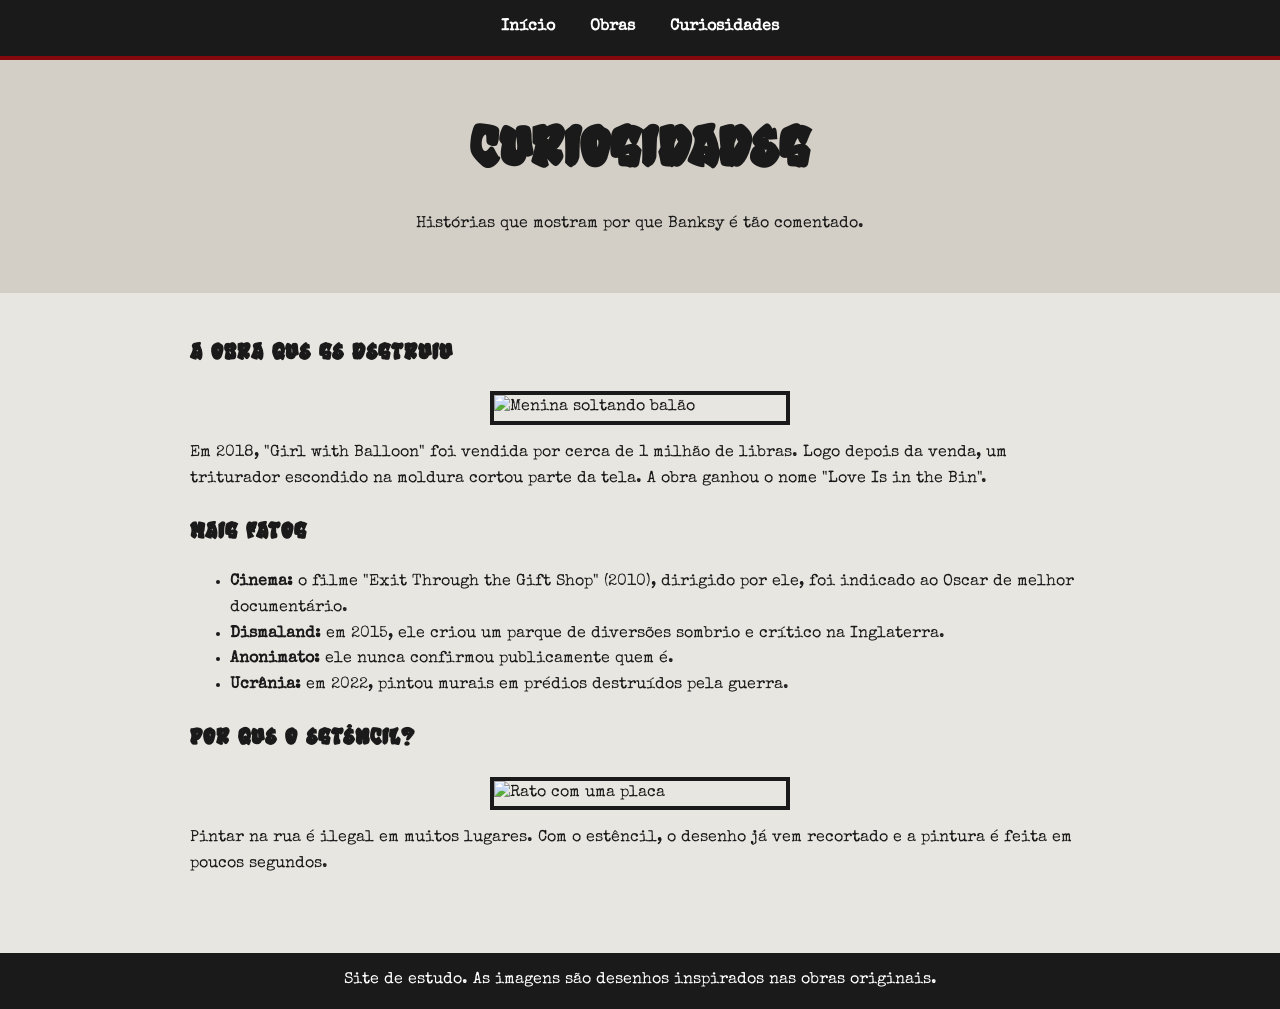
==== curiosidades.html @ 6a2fde24 "v1" ====
<!DOCTYPE html>
<html lang="pt-BR">
<head>
  <meta charset="UTF-8">
  <meta name="viewport" content="width=device-width, initial-scale=1">
  <title>Curiosidades - Banksy</title>
  <link rel="stylesheet" href="style.css">
</head>
<body>

  <div class="menu">
    <a href="index.html">Início</a>
    <a href="obras.html">Obras</a>
    <a href="curiosidades.html">Curiosidades</a>
  </div>

  <div class="titulo">
    <h1>Curiosidades</h1>
    <p>Histórias que mostram por que Banksy é tão comentado.</p>
  </div>

  <div class="conteudo">

    <h2>A obra que se destruiu</h2>
    <img src="img/menina-balao.svg" alt="Menina soltando balão">
    <p>
      Em 2018, "Girl with Balloon" foi vendida por cerca de 1 milhão de libras.
      Logo depois da venda, um triturador escondido na moldura cortou parte
      da tela. A obra ganhou o nome "Love Is in the Bin".
    </p>

    <h2>Mais fatos</h2>
    <ul>
      <li>
        <strong>Cinema:</strong> o filme "Exit Through the Gift Shop" (2010),
        dirigido por ele, foi indicado ao Oscar de melhor documentário.
      </li>
      <li>
        <strong>Dismaland:</strong> em 2015, ele criou um parque de diversões
        sombrio e crítico na Inglaterra.
      </li>
      <li>
        <strong>Anonimato:</strong> ele nunca confirmou publicamente quem é.
      </li>
      <li>
        <strong>Ucrânia:</strong> em 2022, pintou murais em prédios
        destruídos pela guerra.
      </li>
    </ul>

    <h2>Por que o estêncil?</h2>
    <img src="img/rato.svg" alt="Rato com uma placa">
    <p>
      Pintar na rua é ilegal em muitos lugares. Com o estêncil, o desenho
      já vem recortado e a pintura é feita em poucos segundos.
    </p>

  </div>

  <div class="rodape">
    Site de estudo. As imagens são desenhos inspirados nas obras originais.
  </div>

</body>
</html>
---- style.css ----
@import url('https://fonts.googleapis.com/css2?family=Special+Elite&display=swap');

@font-face {
  font-family: 'Grafite';
  src: url('fonts/Grafite.otf') format('opentype');
  font-display: swap;
}

body {
  font-family: 'Special Elite', 'Courier New', monospace;
  background-color: #e8e6e1;   
  color: #1a1a1a;
  margin: 0;                   
  line-height: 1.6;
}


h1, h2, h3 {
  font-family: 'Grafite', Impact, sans-serif;
  letter-spacing: 1px;
}


.menu {
  background-color: #1a1a1a;
  border-bottom: 4px solid #85080c;  
  padding: 15px;
  text-align: center;
}

.menu a {
  color: white;
  text-decoration: none;  
  font-weight: bold;
  margin: 0 15px;
}

.menu a:hover {
  color: #85080c;         }


.conteudo {
  max-width: 900px;       
  margin: 0 auto;         
  padding: 20px;
}


.titulo {
  background-color: #d3cfc6;
  text-align: center;
  padding: 40px 20px;
}

.titulo h1 {
  font-size: 60px;
  margin: 0;
}


img {
  display: block;
  width: 100%;
  max-width: 300px;
  margin: 0 auto;
  border: 4px solid #1a1a1a;
  box-sizing: border-box;
}


.caixas {
  display: flex;         
  flex-wrap: wrap;         
  justify-content: center;
  gap: 20px;
}

.caixa {
  background-color: white;
  border: 3px solid #1a1a1a;
  padding: 15px;
  width: 260px;
  box-sizing: border-box;
  text-align: center;
}


table {
  width: 100%;
  border-collapse: collapse;   
  background-color: white;
}

th, td {
  border: 1px solid #1a1a1a;
  padding: 10px;
  text-align: left;
}

th {
  background-color: #1a1a1a;
  color: white;
}


.rodape {
  background-color: #1a1a1a;
  color: white;
  text-align: center;
  padding: 15px;
  margin-top: 40px;
}
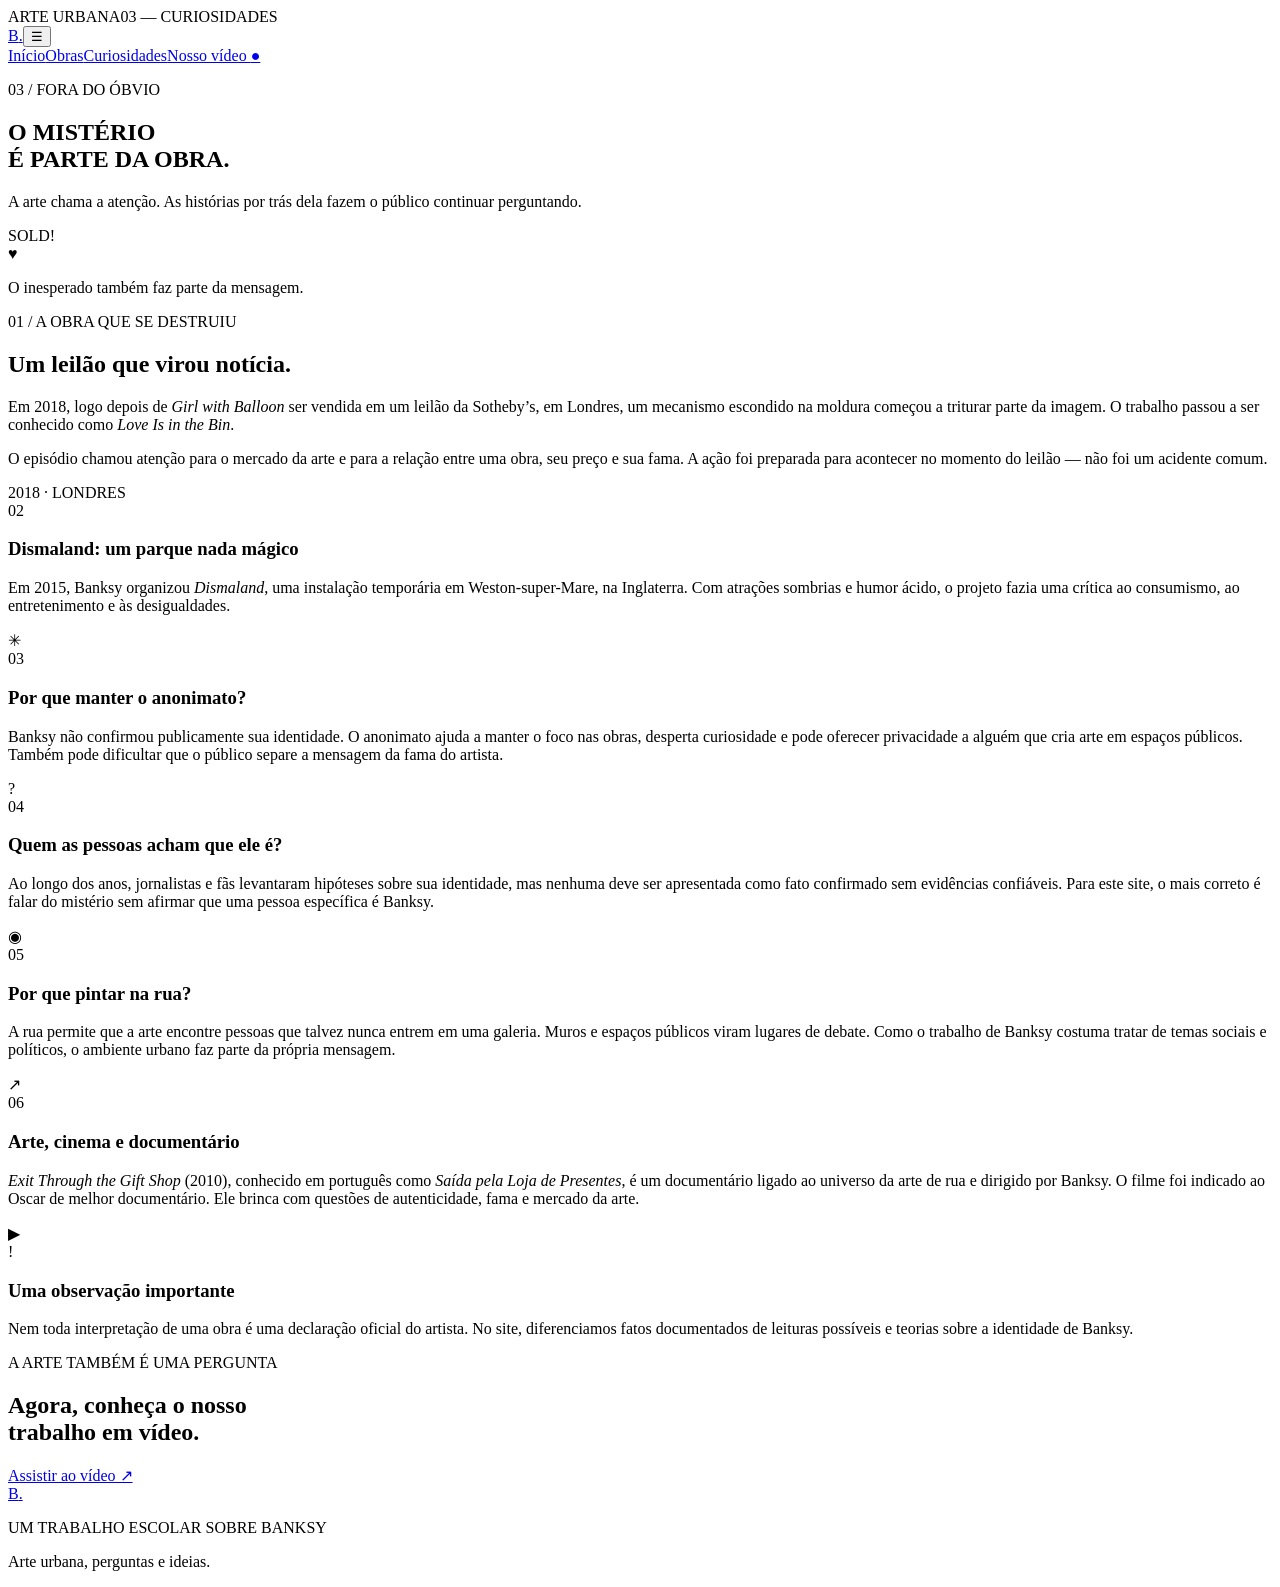
==== commit 1122c71a: "Revise HTML structure and add meta tags Updated meta tags and improved structure for better SEO and " ====
--- a/curiosidades.html
+++ b/curiosidades.html
@@ -1,65 +1,38 @@
 <!DOCTYPE html>
 <html lang="pt-BR">
 <head>
-  <meta charset="UTF-8">
-  <meta name="viewport" content="width=device-width, initial-scale=1">
-  <title>Curiosidades - Banksy</title>
-  <link rel="stylesheet" href="style.css">
+  <meta charset="UTF-8"><meta name="viewport" content="width=device-width, initial-scale=1.0">
+  <meta name="description" content="Curiosidades sobre Banksy, o anonimato, a obra que se autodestruiu e Dismaland.">
+  <title>Curiosidades — BANKSY</title>
+  <link rel="preconnect" href="https://fonts.googleapis.com"><link rel="preconnect" href="https://fonts.gstatic.com" crossorigin>
+  <link href="https://fonts.googleapis.com/css2?family=Permanent+Marker&family=DM+Sans:wght@400;500;600;700;800&family=Special+Elite&display=swap" rel="stylesheet">
+  <link rel="stylesheet" href="css/style.css"><script src="js/main.js" defer></script>
 </head>
 <body>
-
-  <div class="menu">
-    <a href="index.html">Início</a>
-    <a href="obras.html">Obras</a>
-    <a href="curiosidades.html">Curiosidades</a>
-  </div>
-
-  <div class="titulo">
-    <h1>Curiosidades</h1>
-    <p>Histórias que mostram por que Banksy é tão comentado.</p>
-  </div>
-
-  <div class="conteudo">
-
-    <h2>A obra que se destruiu</h2>
-    <img src="img/menina-balao.svg" alt="Menina soltando balão">
-    <p>
-      Em 2018, "Girl with Balloon" foi vendida por cerca de 1 milhão de libras.
-      Logo depois da venda, um triturador escondido na moldura cortou parte
-      da tela. A obra ganhou o nome "Love Is in the Bin".
-    </p>
-
-    <h2>Mais fatos</h2>
-    <ul>
-      <li>
-        <strong>Cinema:</strong> o filme "Exit Through the Gift Shop" (2010),
-        dirigido por ele, foi indicado ao Oscar de melhor documentário.
-      </li>
-      <li>
-        <strong>Dismaland:</strong> em 2015, ele criou um parque de diversões
-        sombrio e crítico na Inglaterra.
-      </li>
-      <li>
-        <strong>Anonimato:</strong> ele nunca confirmou publicamente quem é.
-      </li>
-      <li>
-        <strong>Ucrânia:</strong> em 2022, pintou murais em prédios
-        destruídos pela guerra.
-      </li>
-    </ul>
-
-    <h2>Por que o estêncil?</h2>
-    <img src="img/rato.svg" alt="Rato com uma placa">
-    <p>
-      Pintar na rua é ilegal em muitos lugares. Com o estêncil, o desenho
-      já vem recortado e a pintura é feita em poucos segundos.
-    </p>
-
-  </div>
-
-  <div class="rodape">
-    Site de estudo. As imagens são desenhos inspirados nas obras originais.
-  </div>
-
+  <div class="top-strip"><span>ARTE URBANA</span><span>03 — CURIOSIDADES</span></div>
+  <header class="site-header"><a class="brand" href="index.html">B<span>.</span></a><button class="menu-toggle" aria-label="Abrir menu" aria-expanded="false">☰</button>
+    <nav class="nav-links" aria-label="Menu principal"><a href="index.html">Início</a><a href="obras.html">Obras</a><a class="active" href="curiosidades.html">Curiosidades</a><a href="video.html">Nosso vídeo <span class="nav-dot">●</span></a></nav>
+  </header>
+  <main>
+    <section class="page-hero section-wrap">
+      <p class="eyebrow"><span class="red-line"></span> 03 / FORA DO ÓBVIO</p>
+      <h1>O MISTÉRIO<br><span>É PARTE DA OBRA.</span></h1>
+      <p class="page-lead">A arte chama a atenção. As histórias por trás dela fazem o público continuar perguntando.</p>
+    </section>
+    <section class="curiosity-feature section-wrap reveal">
+      <div class="shred-art"><div class="auction-label">SOLD!</div><div class="shred-frame"><div class="shred-heart">♥</div><div class="shred-girl"></div><div class="paper-strip"></div><div class="paper-strip"></div><div class="paper-strip"></div></div><p class="art-caption">O inesperado também faz parte da mensagem.</p></div>
+      <div class="curiosity-copy"><p class="eyebrow">01 / A OBRA QUE SE DESTRUIU</p><h2>Um leilão que virou notícia.</h2><p>Em 2018, logo depois de <em>Girl with Balloon</em> ser vendida em um leilão da Sotheby’s, em Londres, um mecanismo escondido na moldura começou a triturar parte da imagem. O trabalho passou a ser conhecido como <em>Love Is in the Bin</em>.</p><p>O episódio chamou atenção para o mercado da arte e para a relação entre uma obra, seu preço e sua fama. A ação foi preparada para acontecer no momento do leilão — não foi um acidente comum.</p><span class="tag">2018 · LONDRES</span></div>
+    </section>
+    <section class="curiosity-list section-wrap reveal">
+      <article class="curiosity-card"><span class="curiosity-number">02</span><div><h3>Dismaland: um parque nada mágico</h3><p>Em 2015, Banksy organizou <em>Dismaland</em>, uma instalação temporária em Weston-super-Mare, na Inglaterra. Com atrações sombrias e humor ácido, o projeto fazia uma crítica ao consumismo, ao entretenimento e às desigualdades.</p></div><span class="curiosity-symbol">✳</span></article>
+      <article class="curiosity-card"><span class="curiosity-number">03</span><div><h3>Por que manter o anonimato?</h3><p>Banksy não confirmou publicamente sua identidade. O anonimato ajuda a manter o foco nas obras, desperta curiosidade e pode oferecer privacidade a alguém que cria arte em espaços públicos. Também pode dificultar que o público separe a mensagem da fama do artista.</p></div><span class="curiosity-symbol">?</span></article>
+      <article class="curiosity-card"><span class="curiosity-number">04</span><div><h3>Quem as pessoas acham que ele é?</h3><p>Ao longo dos anos, jornalistas e fãs levantaram hipóteses sobre sua identidade, mas nenhuma deve ser apresentada como fato confirmado sem evidências confiáveis. Para este site, o mais correto é falar do mistério sem afirmar que uma pessoa específica é Banksy.</p></div><span class="curiosity-symbol">◉</span></article>
+      <article class="curiosity-card"><span class="curiosity-number">05</span><div><h3>Por que pintar na rua?</h3><p>A rua permite que a arte encontre pessoas que talvez nunca entrem em uma galeria. Muros e espaços públicos viram lugares de debate. Como o trabalho de Banksy costuma tratar de temas sociais e políticos, o ambiente urbano faz parte da própria mensagem.</p></div><span class="curiosity-symbol">↗</span></article>
+      <article class="curiosity-card"><span class="curiosity-number">06</span><div><h3>Arte, cinema e documentário</h3><p><em>Exit Through the Gift Shop</em> (2010), conhecido em português como <em>Saída pela Loja de Presentes</em>, é um documentário ligado ao universo da arte de rua e dirigido por Banksy. O filme foi indicado ao Oscar de melhor documentário. Ele brinca com questões de autenticidade, fama e mercado da arte.</p></div><span class="curiosity-symbol">▶</span></article>
+    </section>
+    <section class="fact-warning section-wrap reveal"><span class="warning-mark">!</span><div><h3>Uma observação importante</h3><p>Nem toda interpretação de uma obra é uma declaração oficial do artista. No site, diferenciamos fatos documentados de leituras possíveis e teorias sobre a identidade de Banksy.</p></div></section>
+    <section class="bottom-cta"><p class="eyebrow">A ARTE TAMBÉM É UMA PERGUNTA</p><h2>Agora, conheça o nosso<br>trabalho em vídeo.</h2><a class="button button-dark" href="video.html">Assistir ao vídeo ↗</a></section>
+  </main>
+  <footer class="site-footer"><a class="brand footer-brand" href="index.html">B<span>.</span></a><p>UM TRABALHO ESCOLAR SOBRE BANKSY</p><p>Arte urbana, perguntas e ideias.</p></footer>
 </body>
 </html>
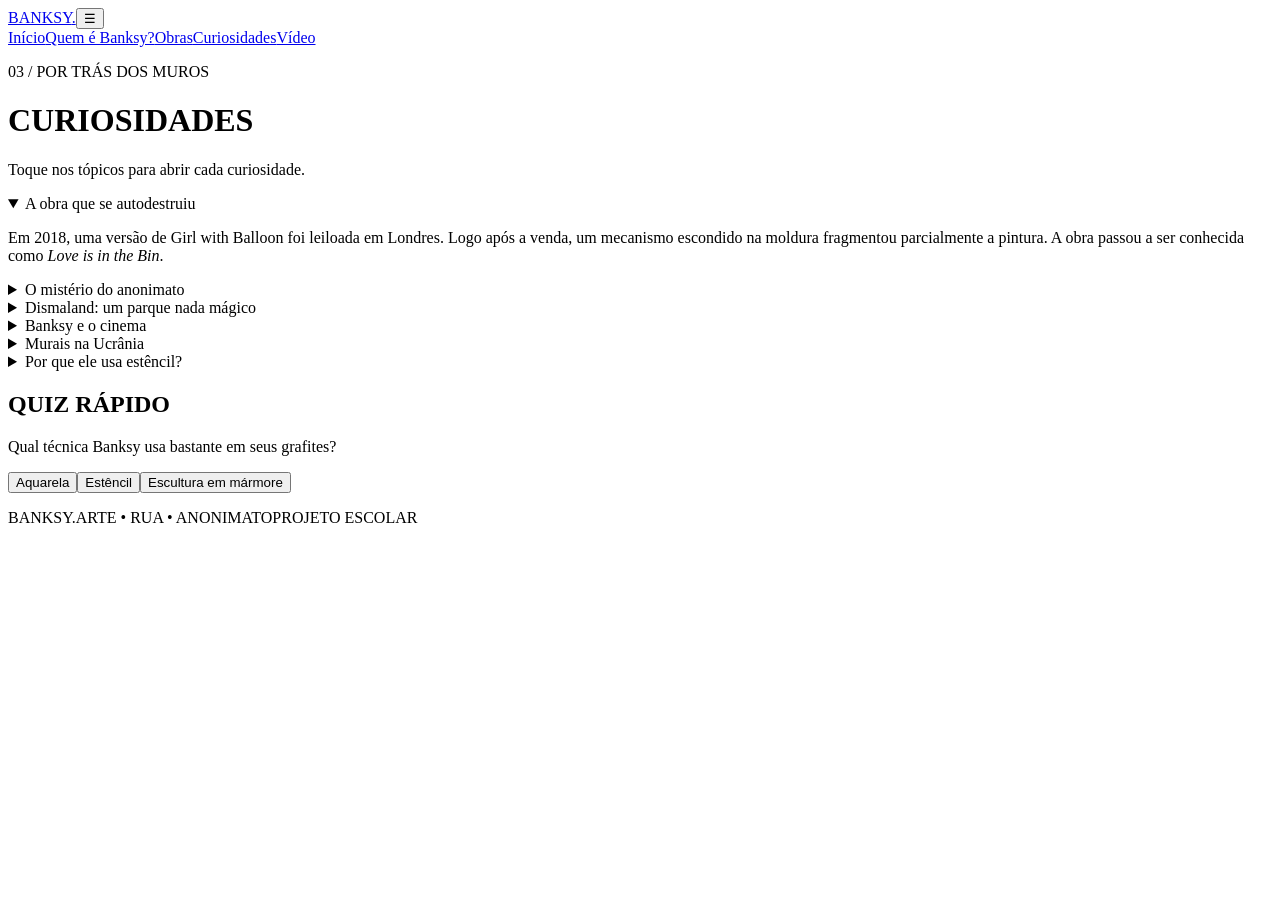
==== commit 18896151: "Revise curiosidades.html for improved layout and content Refactor HTML structure and update content " ====
--- a/curiosidades.html
+++ b/curiosidades.html
@@ -1,38 +1,14 @@
 <!DOCTYPE html>
-<html lang="pt-BR">
-<head>
-  <meta charset="UTF-8"><meta name="viewport" content="width=device-width, initial-scale=1.0">
-  <meta name="description" content="Curiosidades sobre Banksy, o anonimato, a obra que se autodestruiu e Dismaland.">
-  <title>Curiosidades — BANKSY</title>
-  <link rel="preconnect" href="https://fonts.googleapis.com"><link rel="preconnect" href="https://fonts.gstatic.com" crossorigin>
-  <link href="https://fonts.googleapis.com/css2?family=Permanent+Marker&family=DM+Sans:wght@400;500;600;700;800&family=Special+Elite&display=swap" rel="stylesheet">
-  <link rel="stylesheet" href="css/style.css"><script src="js/main.js" defer></script>
-</head>
-<body>
-  <div class="top-strip"><span>ARTE URBANA</span><span>03 — CURIOSIDADES</span></div>
-  <header class="site-header"><a class="brand" href="index.html">B<span>.</span></a><button class="menu-toggle" aria-label="Abrir menu" aria-expanded="false">☰</button>
-    <nav class="nav-links" aria-label="Menu principal"><a href="index.html">Início</a><a href="obras.html">Obras</a><a class="active" href="curiosidades.html">Curiosidades</a><a href="video.html">Nosso vídeo <span class="nav-dot">●</span></a></nav>
-  </header>
-  <main>
-    <section class="page-hero section-wrap">
-      <p class="eyebrow"><span class="red-line"></span> 03 / FORA DO ÓBVIO</p>
-      <h1>O MISTÉRIO<br><span>É PARTE DA OBRA.</span></h1>
-      <p class="page-lead">A arte chama a atenção. As histórias por trás dela fazem o público continuar perguntando.</p>
-    </section>
-    <section class="curiosity-feature section-wrap reveal">
-      <div class="shred-art"><div class="auction-label">SOLD!</div><div class="shred-frame"><div class="shred-heart">♥</div><div class="shred-girl"></div><div class="paper-strip"></div><div class="paper-strip"></div><div class="paper-strip"></div></div><p class="art-caption">O inesperado também faz parte da mensagem.</p></div>
-      <div class="curiosity-copy"><p class="eyebrow">01 / A OBRA QUE SE DESTRUIU</p><h2>Um leilão que virou notícia.</h2><p>Em 2018, logo depois de <em>Girl with Balloon</em> ser vendida em um leilão da Sotheby’s, em Londres, um mecanismo escondido na moldura começou a triturar parte da imagem. O trabalho passou a ser conhecido como <em>Love Is in the Bin</em>.</p><p>O episódio chamou atenção para o mercado da arte e para a relação entre uma obra, seu preço e sua fama. A ação foi preparada para acontecer no momento do leilão — não foi um acidente comum.</p><span class="tag">2018 · LONDRES</span></div>
-    </section>
-    <section class="curiosity-list section-wrap reveal">
-      <article class="curiosity-card"><span class="curiosity-number">02</span><div><h3>Dismaland: um parque nada mágico</h3><p>Em 2015, Banksy organizou <em>Dismaland</em>, uma instalação temporária em Weston-super-Mare, na Inglaterra. Com atrações sombrias e humor ácido, o projeto fazia uma crítica ao consumismo, ao entretenimento e às desigualdades.</p></div><span class="curiosity-symbol">✳</span></article>
-      <article class="curiosity-card"><span class="curiosity-number">03</span><div><h3>Por que manter o anonimato?</h3><p>Banksy não confirmou publicamente sua identidade. O anonimato ajuda a manter o foco nas obras, desperta curiosidade e pode oferecer privacidade a alguém que cria arte em espaços públicos. Também pode dificultar que o público separe a mensagem da fama do artista.</p></div><span class="curiosity-symbol">?</span></article>
-      <article class="curiosity-card"><span class="curiosity-number">04</span><div><h3>Quem as pessoas acham que ele é?</h3><p>Ao longo dos anos, jornalistas e fãs levantaram hipóteses sobre sua identidade, mas nenhuma deve ser apresentada como fato confirmado sem evidências confiáveis. Para este site, o mais correto é falar do mistério sem afirmar que uma pessoa específica é Banksy.</p></div><span class="curiosity-symbol">◉</span></article>
-      <article class="curiosity-card"><span class="curiosity-number">05</span><div><h3>Por que pintar na rua?</h3><p>A rua permite que a arte encontre pessoas que talvez nunca entrem em uma galeria. Muros e espaços públicos viram lugares de debate. Como o trabalho de Banksy costuma tratar de temas sociais e políticos, o ambiente urbano faz parte da própria mensagem.</p></div><span class="curiosity-symbol">↗</span></article>
-      <article class="curiosity-card"><span class="curiosity-number">06</span><div><h3>Arte, cinema e documentário</h3><p><em>Exit Through the Gift Shop</em> (2010), conhecido em português como <em>Saída pela Loja de Presentes</em>, é um documentário ligado ao universo da arte de rua e dirigido por Banksy. O filme foi indicado ao Oscar de melhor documentário. Ele brinca com questões de autenticidade, fama e mercado da arte.</p></div><span class="curiosity-symbol">▶</span></article>
-    </section>
-    <section class="fact-warning section-wrap reveal"><span class="warning-mark">!</span><div><h3>Uma observação importante</h3><p>Nem toda interpretação de uma obra é uma declaração oficial do artista. No site, diferenciamos fatos documentados de leituras possíveis e teorias sobre a identidade de Banksy.</p></div></section>
-    <section class="bottom-cta"><p class="eyebrow">A ARTE TAMBÉM É UMA PERGUNTA</p><h2>Agora, conheça o nosso<br>trabalho em vídeo.</h2><a class="button button-dark" href="video.html">Assistir ao vídeo ↗</a></section>
-  </main>
-  <footer class="site-footer"><a class="brand footer-brand" href="index.html">B<span>.</span></a><p>UM TRABALHO ESCOLAR SOBRE BANKSY</p><p>Arte urbana, perguntas e ideias.</p></footer>
-</body>
-</html>
+<html lang="pt-BR"><head><meta charset="UTF-8"><meta name="viewport" content="width=device-width, initial-scale=1"><title>Curiosidades — Banksy</title><link rel="stylesheet" href="css/style.css"><script src="js/script.js" defer></script></head>
+<body><header class="site-header"><a class="brand" href="index.html">BANKSY<span>.</span></a><button class="menu-toggle" aria-label="Abrir menu" aria-expanded="false">☰</button><nav class="nav"><a href="index.html">Início</a><a href="quem.html">Quem é Banksy?</a><a href="obras.html">Obras</a><a class="active" href="curiosidades.html">Curiosidades</a><a href="video.html">Vídeo</a></nav></header>
+<main class="inner-page"><div class="page-heading"><p class="eyebrow">03 / POR TRÁS DOS MUROS</p><h1>CURIO<span class="red-word">SIDADES</span></h1><p class="intro">Toque nos tópicos para abrir cada curiosidade.</p></div>
+<div class="accordion">
+<details open><summary>A obra que se autodestruiu</summary><p>Em 2018, uma versão de Girl with Balloon foi leiloada em Londres. Logo após a venda, um mecanismo escondido na moldura fragmentou parcialmente a pintura. A obra passou a ser conhecida como <em>Love is in the Bin</em>.</p></details>
+<details><summary>O mistério do anonimato</summary><p>Banksy mantém sua identidade privada. Algumas investigações e especulações apontaram possíveis nomes, incluindo Robin Gunningham, mas não existe confirmação pública oficial do artista sobre sua identidade.</p></details>
+<details><summary>Dismaland: um parque nada mágico</summary><p>Em 2015, Banksy criou Dismaland, um parque artístico temporário na Inglaterra. Era uma versão sombria dos parques de diversão, com críticas ao consumismo, à política e às desigualdades.</p></details>
+<details><summary>Banksy e o cinema</summary><p>Ele dirigiu o documentário <em>Exit Through the Gift Shop</em> (2010), que acompanha o universo da arte de rua e questiona a relação entre arte, fama e mercado.</p></details>
+<details><summary>Murais na Ucrânia</summary><p>Em 2022, Banksy confirmou obras em locais da Ucrânia afetados pela guerra. Os murais retratavam cenas humanas e cotidianas, trazendo mensagens de resistência e esperança.</p></details>
+<details><summary>Por que ele usa estêncil?</summary><p>O estêncil usa moldes recortados para formar imagens. Essa técnica permite criar grafites rapidamente e produz silhuetas de alto contraste, que combinam com a linguagem visual de Banksy.</p></details>
+</div>
+<div class="interactive-panel"><h2>QUIZ RÁPIDO</h2><p>Qual técnica Banksy usa bastante em seus grafites?</p><div class="quiz-options"><button data-answer="wrong">Aquarela</button><button data-answer="correct">Estêncil</button><button data-answer="wrong">Escultura em mármore</button></div><p class="reveal" id="quizResult" aria-live="polite"></p></div>
+</main><footer><span>BANKSY<span class="red-word">.</span></span><span>ARTE • RUA • ANONIMATO</span><span>PROJETO ESCOLAR</span></footer></body></html>
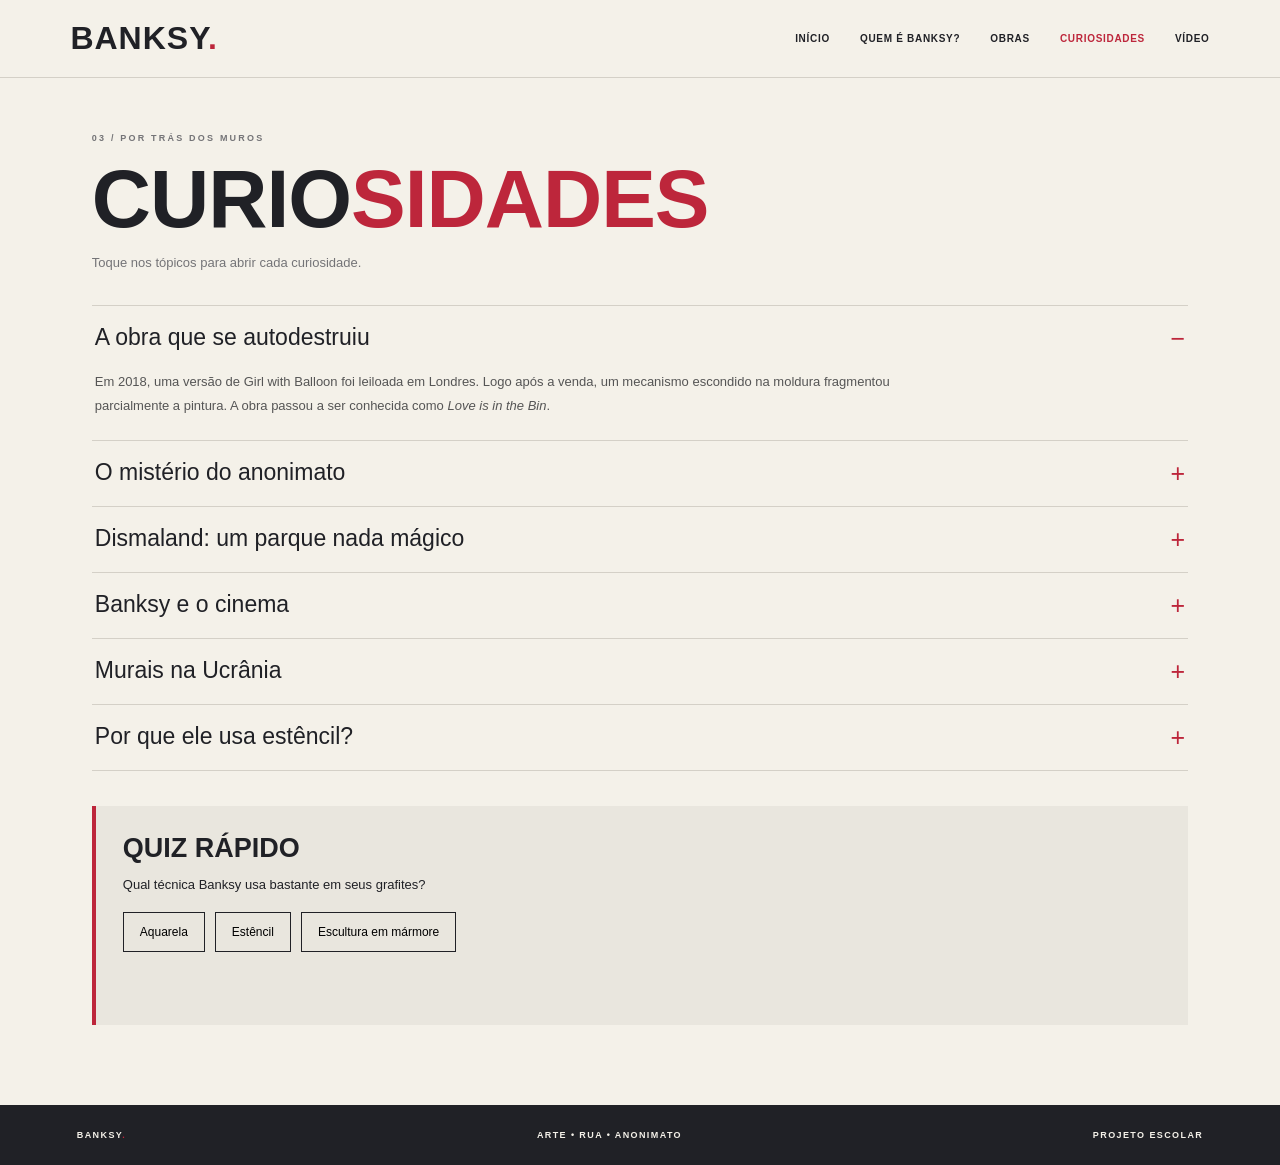
==== commit 7e817c4e: "Fix HTML syntax and structure in curiosidades.html" ====
--- a/curiosidades.html
+++ b/curiosidades.html
@@ -1,5 +1,5 @@
 <!DOCTYPE html>
-<html lang="pt-BR"><head><meta charset="UTF-8"><meta name="viewport" content="width=device-width, initial-scale=1"><title>Curiosidades — Banksy</title><link rel="stylesheet" href="css/style.css"><script src="js/script.js" defer></script></head>
+<html lang="pt-BR"><head><meta charset="UTF-8"><meta name="viewport" content="width=device-width, initial-scale=1"><title>Curiosidades — Banksy</title><link rel="stylesheet" href="style.css"><script src="script.js" defer></script></head>
 <body><header class="site-header"><a class="brand" href="index.html">BANKSY<span>.</span></a><button class="menu-toggle" aria-label="Abrir menu" aria-expanded="false">☰</button><nav class="nav"><a href="index.html">Início</a><a href="quem.html">Quem é Banksy?</a><a href="obras.html">Obras</a><a class="active" href="curiosidades.html">Curiosidades</a><a href="video.html">Vídeo</a></nav></header>
 <main class="inner-page"><div class="page-heading"><p class="eyebrow">03 / POR TRÁS DOS MUROS</p><h1>CURIO<span class="red-word">SIDADES</span></h1><p class="intro">Toque nos tópicos para abrir cada curiosidade.</p></div>
 <div class="accordion">
--- a/style.css
+++ b/style.css
@@ -0,0 +1,29 @@
+@import url('https://fonts.googleapis.com/css2?family=Oswald:wght@400;500;600;700&family=Roboto:wght@400;500;700;900&display=swap');
+:root{--paper:#f4f1e9;--ink:#202126;--red:#bd263b;--muted:#747477;--line:#d4d0c7;--panel:#e9e6de}
+*{box-sizing:border-box;margin:0;padding:0}
+body{background:var(--paper);color:var(--ink);font-family:'Roboto',Arial,sans-serif;font-size:14px}
+a{color:inherit;text-decoration:none}
+.site-header{min-height:78px;padding:16px 5.5%;display:flex;align-items:center;justify-content:space-between;border-bottom:1px solid var(--line);background:var(--paper);position:sticky;top:0;z-index:10}
+.brand{font-family:'Oswald',Impact,sans-serif;font-weight:700;font-size:32px;letter-spacing:1px;color:var(--ink)}.brand span,.red-word{color:var(--red)}
+.nav{display:flex;gap:clamp(12px,2.4vw,30px);align-items:center}.nav a{font-size:10px;font-weight:900;letter-spacing:.7px;text-transform:uppercase;white-space:nowrap}.nav a:hover,.nav a.active{color:var(--red)}
+.menu-toggle{display:none;border:0;background:transparent;font-size:25px;cursor:pointer}
+.home-shell{min-height:calc(100vh - 78px);padding:55px 7% 45px;display:grid;grid-template-columns:1.05fr .95fr;align-items:center;gap:4vw}
+.eyebrow{font-size:9px;font-weight:900;letter-spacing:2.2px;color:var(--muted);text-transform:uppercase}
+.hero-copy h1{font-family:'Oswald','Arial Narrow',sans-serif;font-size:clamp(65px,8.5vw,116px);font-weight:700;line-height:.93;letter-spacing:-2px;margin:20px 0 25px}.hero-copy h1 .red-word{font-size:1.1em;letter-spacing:-3px}
+.hero-sub{font-size:15px;line-height:1.7;max-width:430px;color:#55565a}
+.quote-strip{margin-top:24px;background:#33343a;color:var(--paper);padding:13px 18px;max-width:430px;font-size:11px;line-height:1.6}
+.hero-actions{display:flex;flex-wrap:wrap;gap:12px;margin-top:24px}.outline-btn{display:inline-flex;padding:13px 18px;border:1px solid var(--ink);font-size:10px;font-weight:900;letter-spacing:.7px}.outline-btn:hover{background:var(--red);color:white;border-color:var(--red)}
+.hero-art{position:relative;min-height:400px;display:flex;align-items:center;justify-content:center}.hero-art img{max-width:100%;width:100%;height:470px;object-fit:contain;filter:grayscale(100%) contrast(1.05)}.balloon{position:absolute;top:12%;right:12%;font-size:68px;color:var(--red);transform:rotate(20deg);filter:drop-shadow(0 2px 1px #b8b1a6)}.art-caption{position:absolute;bottom:4%;right:0;font-family:'Oswald',sans-serif;font-size:12px;letter-spacing:2px;color:var(--red);transform:rotate(-90deg);transform-origin:right}
+.quick-links{display:grid;grid-template-columns:repeat(3,1fr);margin:0 7% 45px;border-top:1px solid var(--line);border-bottom:1px solid var(--line)}.quick-links a{display:flex;align-items:center;gap:18px;padding:20px 15px;border-right:1px solid var(--line)}.quick-links a:last-child{border:0}.quick-links span{font-size:10px;color:var(--red);font-weight:900}.quick-links strong{font-size:12px}.quick-links b{margin-left:auto;font-size:20px;font-weight:400}.quick-links a:hover{background:var(--panel)}
+.inner-page{max-width:1250px;margin:auto;padding:55px 6% 80px}.page-heading{margin-bottom:35px}.page-heading h1{font-family:'Oswald',Impact,sans-serif;font-size:clamp(48px,7vw,82px);line-height:1.05;margin:13px 0;letter-spacing:-1px}.intro{color:var(--muted);font-size:13px}
+.split-layout{display:grid;grid-template-columns:1.1fr .9fr;gap:40px;align-items:start}.text-column p{font-size:14px;line-height:1.9;color:#4f5054;margin-bottom:16px}.feature-image img{width:100%;height:350px;object-fit:cover;filter:grayscale(100%)}.feature-image figcaption{font-size:10px;color:var(--muted);margin-top:9px}
+.fact-row{display:grid;grid-template-columns:repeat(3,1fr);gap:10px;margin-top:28px}.fact-row div{border-top:3px solid var(--red);padding:13px;background:var(--panel)}.fact-row b{display:block;font-family:'Oswald',sans-serif;font-size:20px}.fact-row small{display:block;font-size:10px;color:var(--muted);line-height:1.5;margin-top:5px}
+.art-grid{display:grid;grid-template-columns:repeat(3,1fr);gap:20px}.art-card{background:var(--panel);cursor:pointer;transition:transform .25s,box-shadow .25s;outline-offset:4px}.art-card:hover,.art-card:focus{transform:translateY(-5px);box-shadow:0 9px 22px #00000012}.art-card img{width:100%;height:225px;object-fit:cover;filter:grayscale(65%);transition:filter .25s}.art-card:hover img{filter:grayscale(0)}.art-card>div{padding:17px}.art-card small{font-size:9px;letter-spacing:1px;font-weight:900;color:var(--red)}.art-card h2{font-family:'Oswald',sans-serif;font-size:25px;margin:7px 0}.art-card p{font-size:12px;line-height:1.7;color:#595a5d}.text-btn{margin-top:14px;border:0;background:transparent;color:var(--red);font-size:10px;font-weight:900;letter-spacing:1px;cursor:pointer}
+.table-heading{font-family:'Oswald',sans-serif;font-size:32px;margin:55px 0 20px}.table-wrap{overflow-x:auto}table{border-collapse:collapse;width:100%;min-width:620px}th{background:var(--ink);color:var(--paper);padding:14px;text-align:left;font-size:10px;letter-spacing:1px;text-transform:uppercase}td{padding:14px;border-bottom:1px solid var(--line);font-size:12px}td:first-child{color:var(--red);font-weight:900}tbody tr:hover{background:var(--panel)}
+.accordion{border-top:1px solid var(--line)}details{border-bottom:1px solid var(--line);padding:18px 3px}summary{font-family:'Oswald',sans-serif;font-size:23px;cursor:pointer;list-style:none;display:flex;justify-content:space-between}summary:after{content:'+';color:var(--red);font-family:Roboto,sans-serif;font-size:25px}details[open] summary:after{content:'−'}details p{max-width:850px;color:#555;line-height:1.85;padding:17px 0 4px;font-size:13px}
+.interactive-panel{margin-top:35px;padding:27px;background:var(--panel);border-left:4px solid var(--red)}.interactive-panel h2{font-family:'Oswald',sans-serif;font-size:27px;margin-bottom:9px}.interactive-panel p{font-size:13px;line-height:1.7;margin:10px 0}.red-btn,.upload-btn{display:inline-block;background:var(--red);color:white;border:0;padding:13px 18px;font-size:10px;font-weight:900;letter-spacing:1px;cursor:pointer}.reveal{font-weight:700;color:var(--red);min-height:20px}.quiz-options{display:flex;flex-wrap:wrap;gap:10px;margin:16px 0}.quiz-options button{padding:12px 16px;border:1px solid var(--ink);background:transparent;font-size:12px;cursor:pointer}.quiz-options button:hover{background:var(--ink);color:white}
+.video-intro{background:var(--panel);padding:35px}.video-intro h2{font-family:'Oswald',sans-serif;font-size:35px;margin-bottom:10px}.video-intro p{max-width:700px;line-height:1.8;color:#555;font-size:13px}.upload-btn{margin-top:18px}.small-note{font-size:10px!important;margin-top:12px}.video-player{margin-top:25px;background:#202126;aspect-ratio:16/9;display:flex;align-items:center;justify-content:center;color:#f4f1e9;font-family:'Oswald',sans-serif;letter-spacing:2px;font-size:14px;overflow:hidden}.video-player video{width:100%;height:100%;object-fit:contain}
+.modal{display:none;position:fixed;inset:0;background:#0009;z-index:30;align-items:center;justify-content:center;padding:20px}.modal.open{display:flex}.modal-content{background:var(--paper);max-width:520px;width:100%;padding:35px;position:relative;border-top:5px solid var(--red)}.modal-content h2{font-family:'Oswald',sans-serif;font-size:35px;margin:12px 0}.modal-content p:last-child{font-size:13px;line-height:1.8;color:#555}.modal-close{position:absolute;top:10px;right:15px;border:0;background:transparent;font-size:30px;cursor:pointer}
+footer{display:flex;justify-content:space-between;gap:18px;flex-wrap:wrap;padding:25px 6%;background:#202126;color:#f4f1e9;font-size:9px;font-weight:700;letter-spacing:1.4px}footer .red-word{color:var(--red)}
+@media(max-width:850px){.site-header{flex-wrap:wrap}.menu-toggle{display:block}.nav{display:none;width:100%;flex-direction:column;align-items:flex-start;padding:12px 0}.nav.open{display:flex}.home-shell{grid-template-columns:1fr;padding-top:35px}.hero-art{order:-1;min-height:250px}.hero-art img{height:300px}.hero-copy h1{font-size:78px}.split-layout{grid-template-columns:1fr}.art-grid{grid-template-columns:repeat(2,1fr)}.quick-links{margin-inline:5%}}
+@media(max-width:560px){.art-grid{grid-template-columns:1fr}.quick-links{grid-template-columns:1fr}.quick-links a{border-right:0;border-bottom:1px solid var(--line)}.fact-row{grid-template-columns:1fr}.inner-page{padding:35px 5%}.hero-copy h1{font-size:65px}.video-intro{padding:20px}}
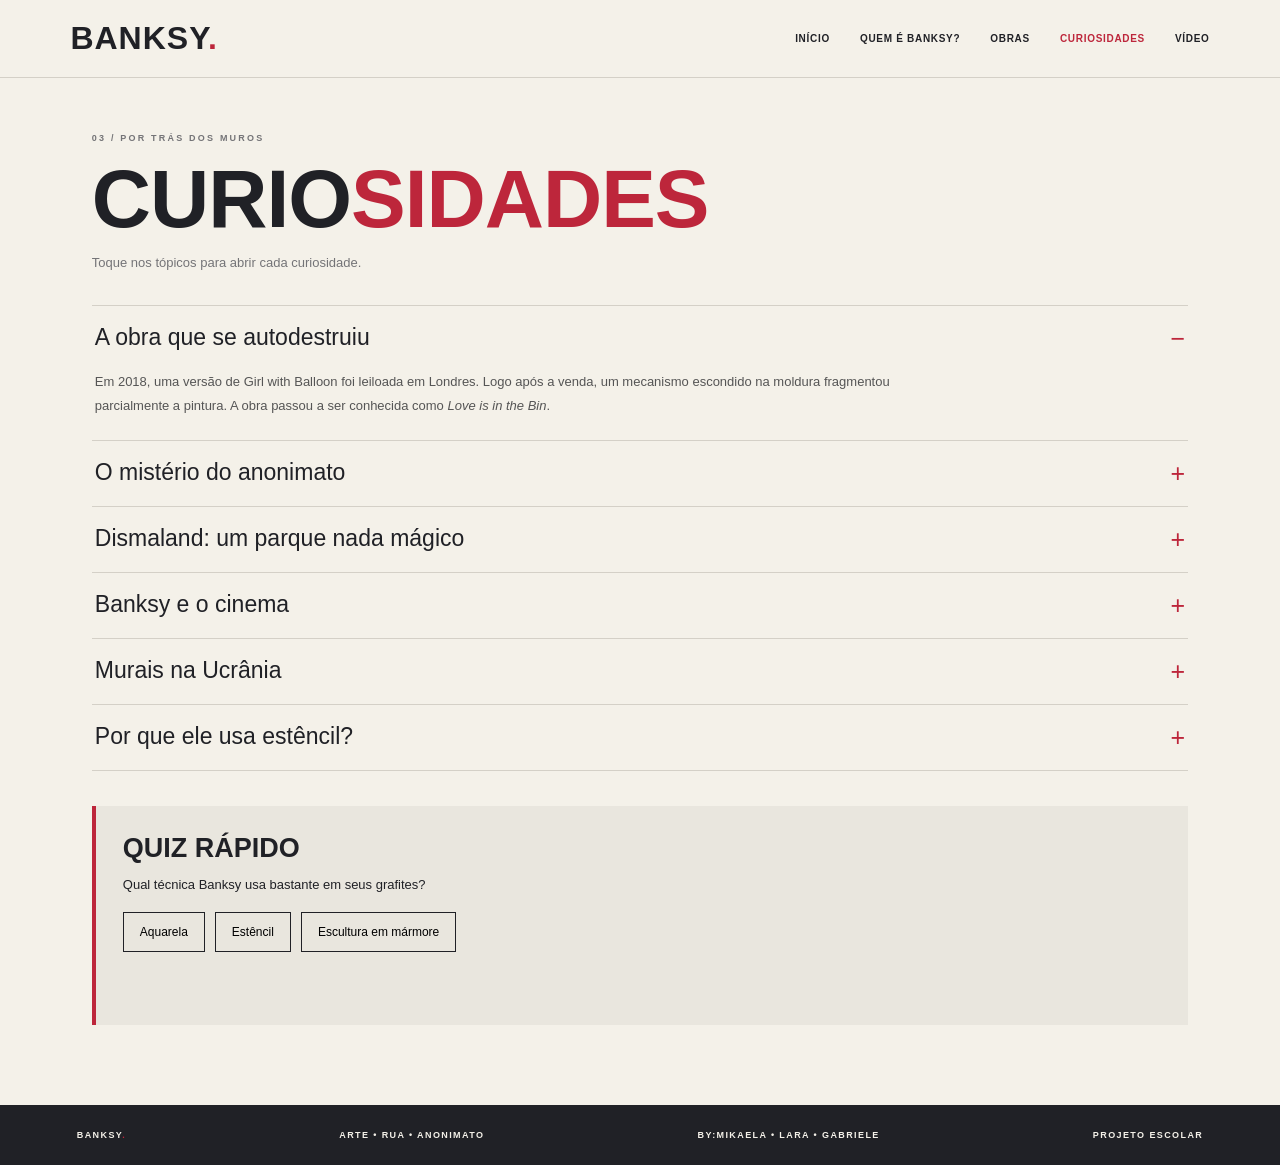
==== commit 3125b8bb: "Update footer with authors' names" ====
--- a/curiosidades.html
+++ b/curiosidades.html
@@ -11,4 +11,4 @@
 <details><summary>Por que ele usa estêncil?</summary><p>O estêncil usa moldes recortados para formar imagens. Essa técnica permite criar grafites rapidamente e produz silhuetas de alto contraste, que combinam com a linguagem visual de Banksy.</p></details>
 </div>
 <div class="interactive-panel"><h2>QUIZ RÁPIDO</h2><p>Qual técnica Banksy usa bastante em seus grafites?</p><div class="quiz-options"><button data-answer="wrong">Aquarela</button><button data-answer="correct">Estêncil</button><button data-answer="wrong">Escultura em mármore</button></div><p class="reveal" id="quizResult" aria-live="polite"></p></div>
-</main><footer><span>BANKSY<span class="red-word">.</span></span><span>ARTE • RUA • ANONIMATO</span><span>PROJETO ESCOLAR</span></footer></body></html>
+</main><footer><span>BANKSY<span class="red-word">.</span></span><span>ARTE • RUA • ANONIMATO</span><span>BY:MIKAELA • LARA • GABRIELE</span><span>PROJETO ESCOLAR</span></footer></body></html>
